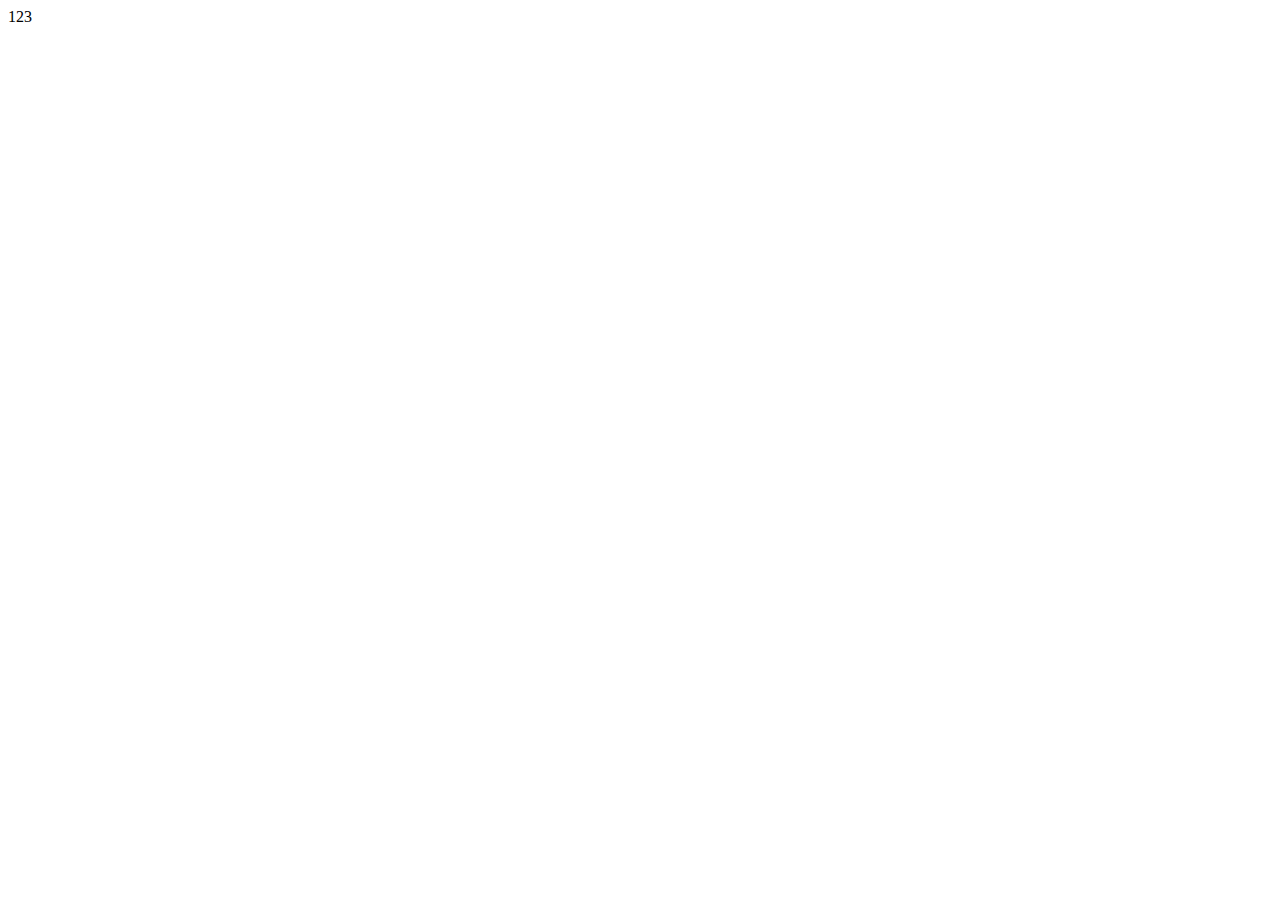
==== index.html @ c29d9f7d "Add files via upload" ====
<!DOCTYPE html>
<html lang="en">
<head>
    <meta charset="UTF-8">
    <meta name="viewport" content="width=device-width, initial-scale=1.0">
    <title>Document</title>
</head>
<body>
    123
</body>
</html>
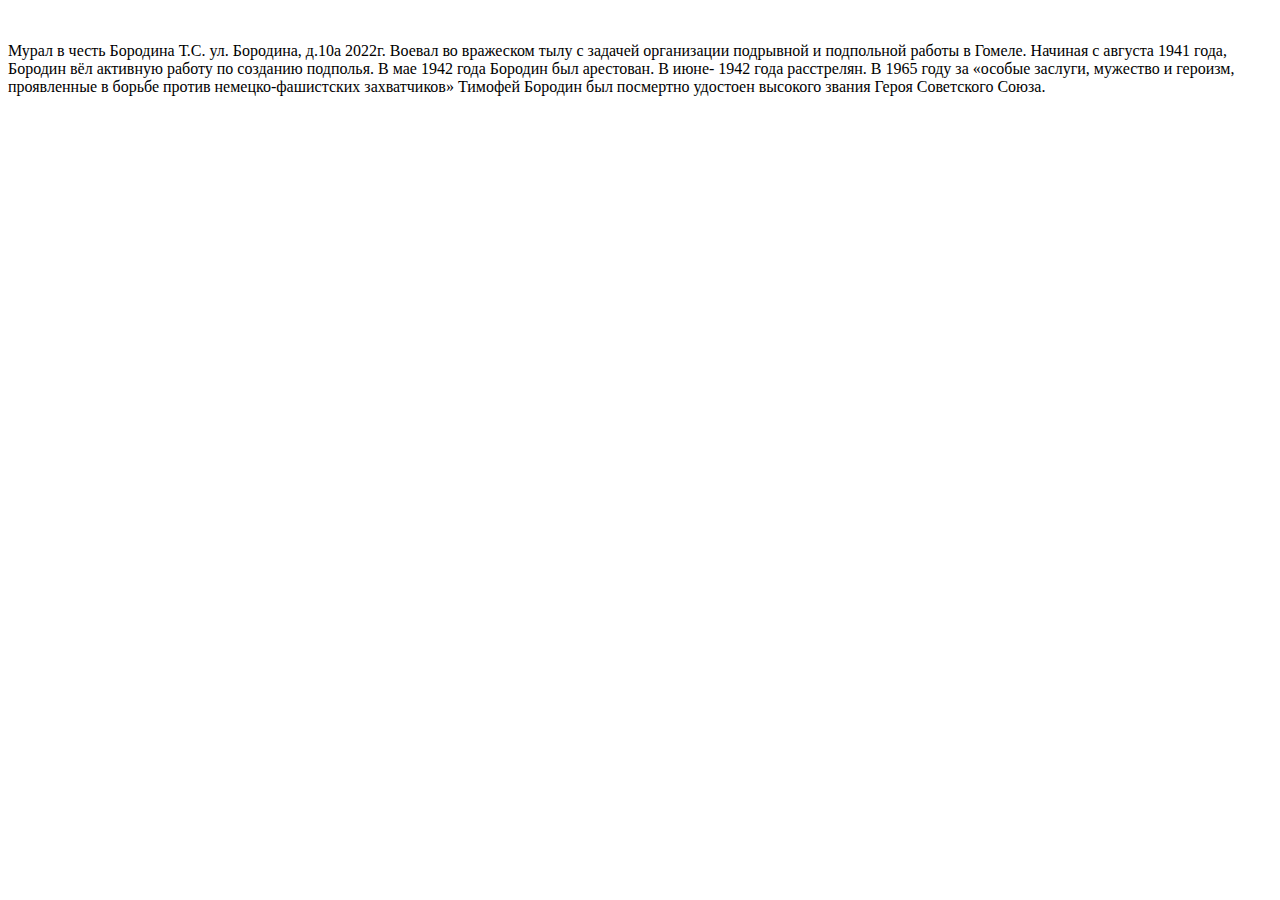
==== commit 19e7c0d4: "Add files via upload" ====
--- a/index.html
+++ b/index.html
@@ -6,6 +6,18 @@
     <title>Document</title>
 </head>
 <body>
-    123
+    <img scr = "1.png">
+    <p>
+        Мурал в честь Бородина Т.С. ул. Бородина, д.10а 2022г.
+        Воевал во вражеском тылу с задачей организации
+        подрывной и подпольной работы в Гомеле. Начиная с
+        августа 1941 года, Бородин вёл активную работу по
+        созданию подполья. В мае 1942 года Бородин был
+        арестован. В июне- 1942 года расстрелян. В 1965 году за
+        «особые заслуги, мужество и героизм, проявленные в
+        борьбе против немецко-фашистских захватчиков»
+        Тимофей Бородин был посмертно удостоен высокого
+        звания Героя Советского Союза.
+    </p>
 </body>
 </html>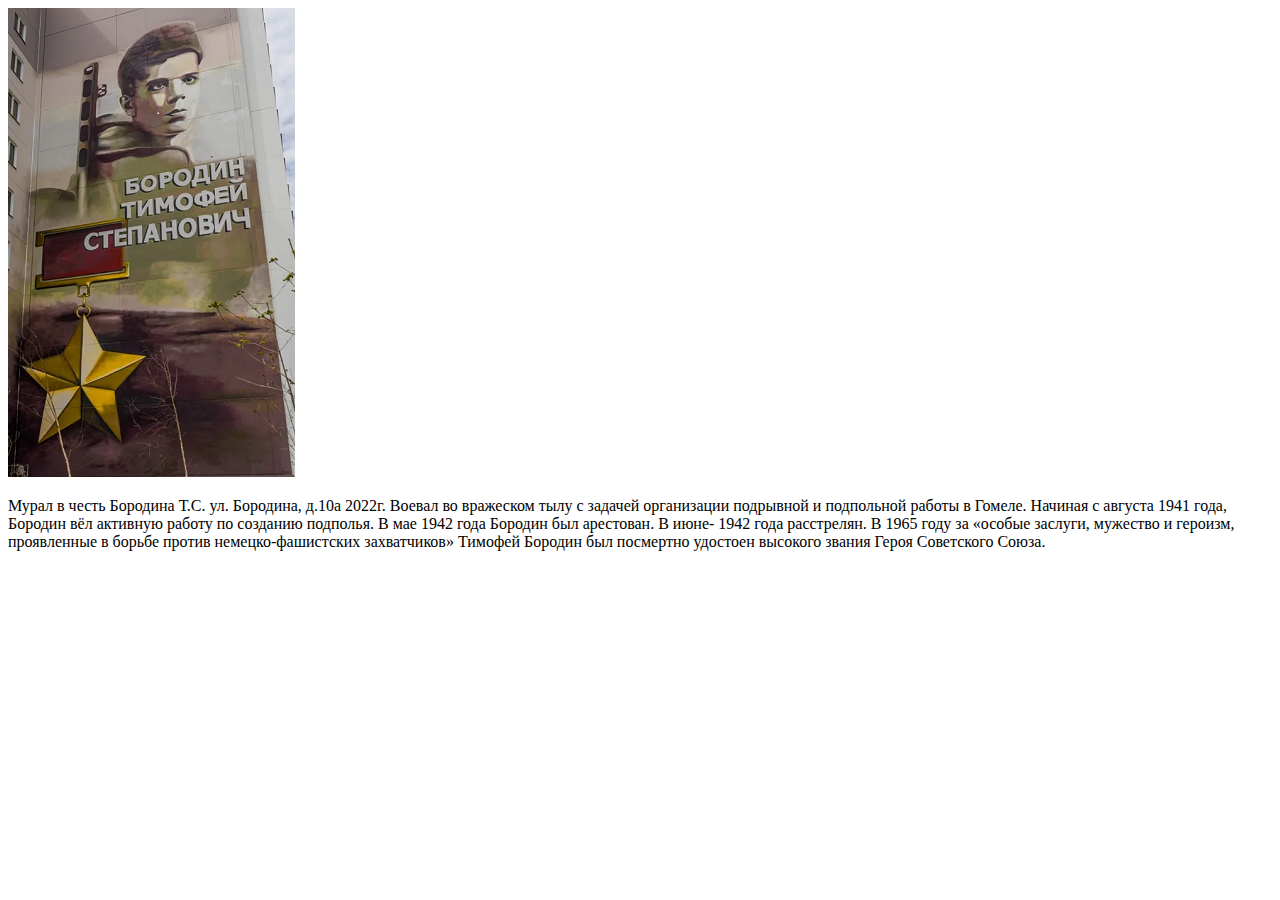
==== commit 08d5b335: "Add files via upload" ====
--- a/index.html
+++ b/index.html
@@ -6,7 +6,7 @@
     <title>Document</title>
 </head>
 <body>
-    <img scr = "1.png">
+    <img src = "1.png">
     <p>
         Мурал в честь Бородина Т.С. ул. Бородина, д.10а 2022г.
         Воевал во вражеском тылу с задачей организации
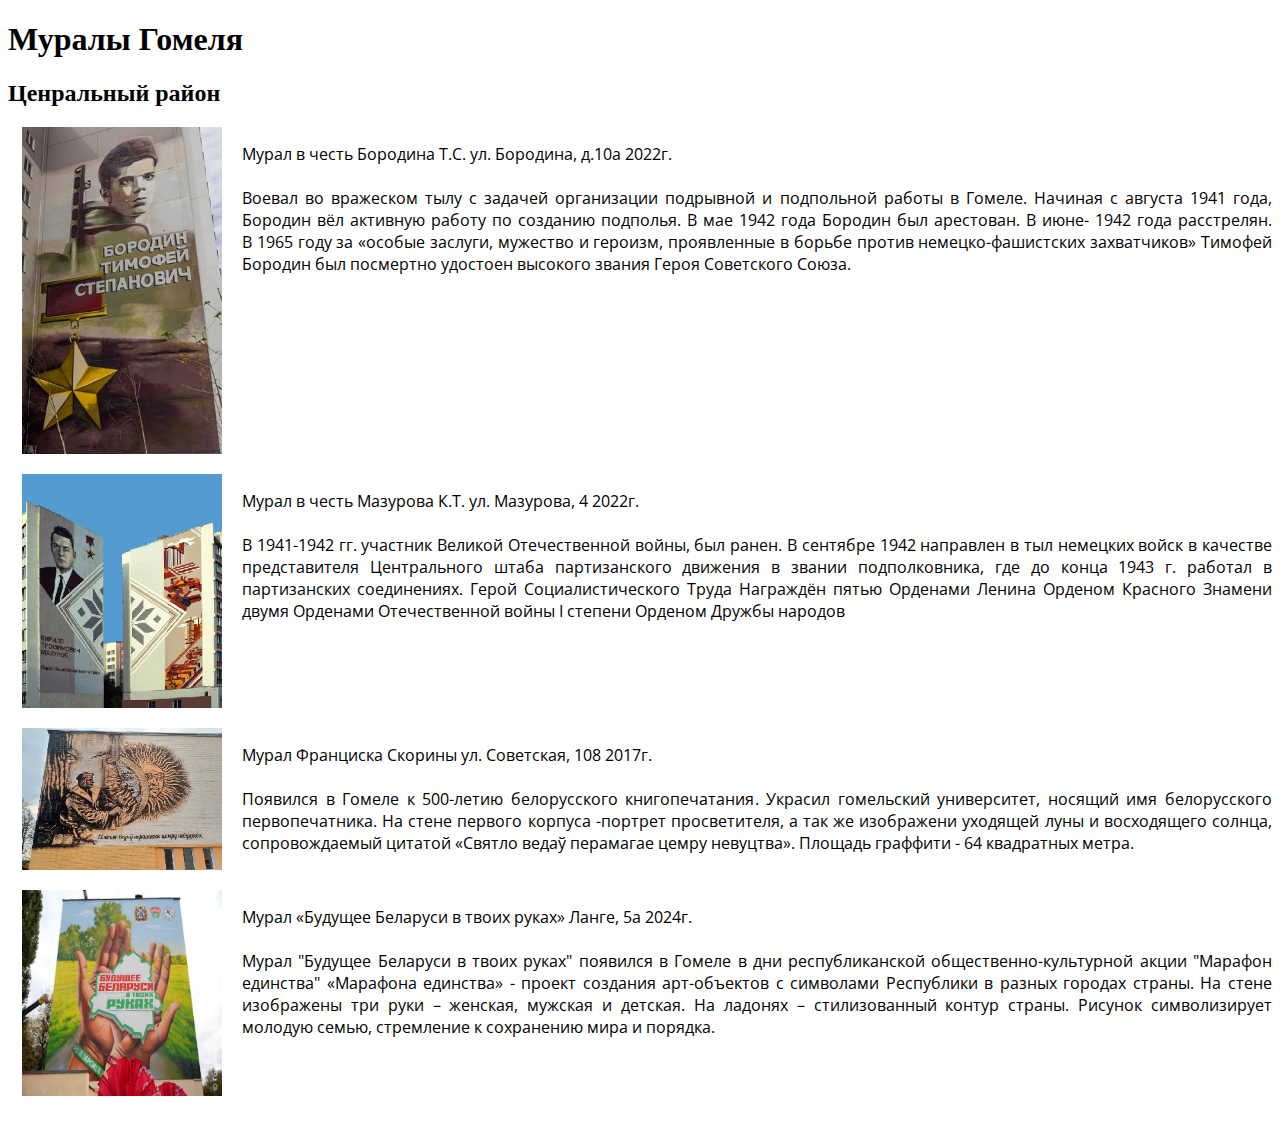
==== commit b7e15bf0: "Add files via upload" ====
--- a/index.html
+++ b/index.html
@@ -3,21 +3,57 @@
 <head>
     <meta charset="UTF-8">
     <meta name="viewport" content="width=device-width, initial-scale=1.0">
-    <title>Document</title>
+    <link rel="preconnect" href="https://fonts.googleapis.com">
+    <link rel="preconnect" href="https://fonts.gstatic.com" crossorigin>
+    <link href="https://fonts.googleapis.com/css2?family=Open+Sans:ital,wght@0,300..800;1,300..800&display=swap" rel="stylesheet">
+    <link rel="stylesheet" href="styles.css">
+    
+    <title>Murals</title>
 </head>
 <body>
-    <img src = "1.png">
+    <h1>Муралы Гомеля</h1>
+    <h2>Ценральный район</h2>
+    <div>
+        <img src = "1.png">
+        <p>
+            Мурал в честь Бородина Т.С. ул. Бородина, д.10а 2022г.<br><br>
+            Воевал во вражеском тылу с задачей организации
+            подрывной и подпольной работы в Гомеле. Начиная с
+            августа 1941 года, Бородин вёл активную работу по
+            созданию подполья. В мае 1942 года Бородин был
+            арестован. В июне- 1942 года расстрелян. В 1965 году за
+            «особые заслуги, мужество и героизм, проявленные в
+            борьбе против немецко-фашистских захватчиков»
+            Тимофей Бородин был посмертно удостоен высокого
+            звания Героя Советского Союза.
+        </p>
+    </div>
+    <div>
+        <img src = "2.png">
+        <p>
+            Мурал в честь Мазурова К.Т. ул. Мазурова, 4  2022г.<br><br>
+            В 1941-1942 гг.  участник Великой Отечественной войны, был ранен. В сентябре 1942 направлен в тыл немецких войск в качестве представителя Центрального штаба партизанского движения в звании подполковника, где до конца 1943 г. работал в партизанских соединениях. Герой Социалистического Труда Награждён пятью Орденами Ленина Орденом Красного Знамени двумя Орденами Отечественной войны I степени Орденом Дружбы народов
+        </p>
+    </div>
+    <div>
+        <img src="3.png">
+        <p>Мурал Франциска Скорины ул. Советская, 108 2017г.<br><br>
+            Появился в Гомеле к 500-летию белорусского книгопечатания. Украсил гомельский университет, носящий имя белорусского первопечатника. На стене первого корпуса -портрет просветителя, а так же изображени уходящей луны и восходящего солнца, сопровождаемый цитатой «Святло ведаў перамагае цемру невуцтва». Площадь граффити - 64 квадратных метра.
+        </p>
+    </div>
+    <div>
+        <img src="4.png">
+        <p>Мурал «Будущее Беларуси в твоих руках» Ланге, 5а 2024г.<br><br>
+            Мурал "Будущее Беларуси в твоих руках" появился в Гомеле в дни республиканской общественно-культурной акции "Марафон единства" «Марафона единства» - проект создания арт-объектов с символами Республики в разных городах страны.
+            На стене изображены три руки – женская, мужская и детская. На ладонях – стилизованный контур страны. Рисунок символизирует молодую семью, стремление к сохранению мира и порядка. 
+        </p>
+    </div>
+    <div>
+
+    </div>
+    
     <p>
-        Мурал в честь Бородина Т.С. ул. Бородина, д.10а 2022г.
-        Воевал во вражеском тылу с задачей организации
-        подрывной и подпольной работы в Гомеле. Начиная с
-        августа 1941 года, Бородин вёл активную работу по
-        созданию подполья. В мае 1942 года Бородин был
-        арестован. В июне- 1942 года расстрелян. В 1965 году за
-        «особые заслуги, мужество и героизм, проявленные в
-        борьбе против немецко-фашистских захватчиков»
-        Тимофей Бородин был посмертно удостоен высокого
-        звания Героя Советского Союза.
+        
     </p>
 </body>
 </html>--- a/styles.css
+++ b/styles.css
@@ -0,0 +1,25 @@
+
+div:hover {
+    background-color:#CCFFFF;
+}
+
+img{
+    float: right;
+    display: block;
+    width: 200px;
+    height: auto;
+    margin-left: 14px;
+}
+
+div{
+    transition: background 0.3s ease;
+    margin-top: 20px;
+    display: flex;
+}
+
+p{
+    margin-left: 20px;
+    text-align: justify;
+    font-family: "Open Sans", sans-serif;
+    font-optical-sizing: auto;
+}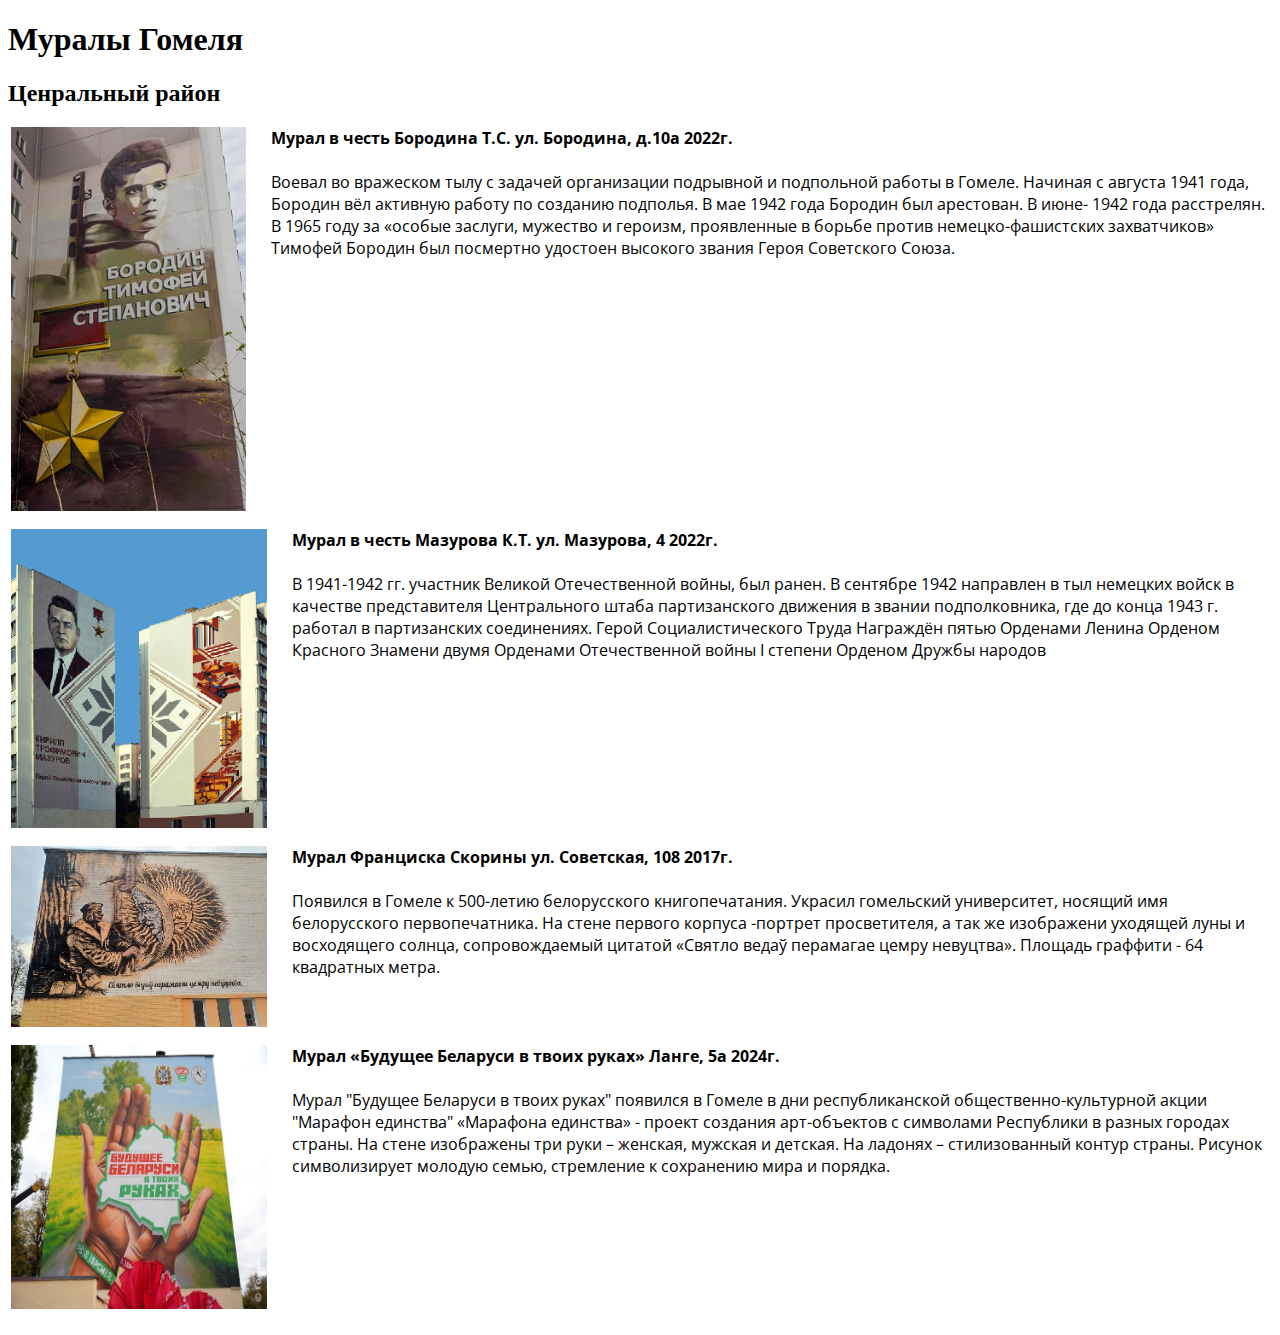
==== commit 658dbfff: "Add files via upload" ====
--- a/index.html
+++ b/index.html
@@ -16,7 +16,7 @@
     <div>
         <img src = "1.png">
         <p>
-            Мурал в честь Бородина Т.С. ул. Бородина, д.10а 2022г.<br><br>
+           <b> Мурал в честь Бородина Т.С. ул. Бородина, д.10а 2022г.</b><br><br>
             Воевал во вражеском тылу с задачей организации
             подрывной и подпольной работы в Гомеле. Начиная с
             августа 1941 года, Бородин вёл активную работу по
@@ -31,19 +31,20 @@
     <div>
         <img src = "2.png">
         <p>
-            Мурал в честь Мазурова К.Т. ул. Мазурова, 4  2022г.<br><br>
+            <b>Мурал в честь Мазурова К.Т. ул. Мазурова, 4  2022г.</b><br><br>
             В 1941-1942 гг.  участник Великой Отечественной войны, был ранен. В сентябре 1942 направлен в тыл немецких войск в качестве представителя Центрального штаба партизанского движения в звании подполковника, где до конца 1943 г. работал в партизанских соединениях. Герой Социалистического Труда Награждён пятью Орденами Ленина Орденом Красного Знамени двумя Орденами Отечественной войны I степени Орденом Дружбы народов
         </p>
     </div>
     <div>
         <img src="3.png">
-        <p>Мурал Франциска Скорины ул. Советская, 108 2017г.<br><br>
+        <p><b>Мурал Франциска Скорины ул. Советская, 108 2017г.</b><br><br>
             Появился в Гомеле к 500-летию белорусского книгопечатания. Украсил гомельский университет, носящий имя белорусского первопечатника. На стене первого корпуса -портрет просветителя, а так же изображени уходящей луны и восходящего солнца, сопровождаемый цитатой «Святло ведаў перамагае цемру невуцтва». Площадь граффити - 64 квадратных метра.
         </p>
     </div>
     <div>
         <img src="4.png">
-        <p>Мурал «Будущее Беларуси в твоих руках» Ланге, 5а 2024г.<br><br>
+        <p>
+            <b>Мурал «Будущее Беларуси в твоих руках» Ланге, 5а 2024г.</b><br><br>
             Мурал "Будущее Беларуси в твоих руках" появился в Гомеле в дни республиканской общественно-культурной акции "Марафон единства" «Марафона единства» - проект создания арт-объектов с символами Республики в разных городах страны.
             На стене изображены три руки – женская, мужская и детская. На ладонях – стилизованный контур страны. Рисунок символизирует молодую семью, стремление к сохранению мира и порядка. 
         </p>
--- a/styles.css
+++ b/styles.css
@@ -6,20 +6,27 @@
 img{
     float: right;
     display: block;
-    width: 200px;
-    height: auto;
-    margin-left: 14px;
+    margin-left: 0.2vw;
+    max-width: 20vw;
+    max-height: 30vw;
 }
 
 div{
     transition: background 0.3s ease;
-    margin-top: 20px;
-    display: flex;
+    margin-top: 2vh;
+    display: flex; 
 }
 
 p{
-    margin-left: 20px;
-    text-align: justify;
+    vertical-align: top;
     font-family: "Open Sans", sans-serif;
     font-optical-sizing: auto;
+    -webkit-line-clamp: 7;
+	line-clamp: 7;
+	display: -webkit-box;
+	-webkit-box-orient: vertical;
+	overflow: hidden;
+    margin-left: 2vw;
+    margin-top: 0vw;
+    margin-bottom: 0vw;
 }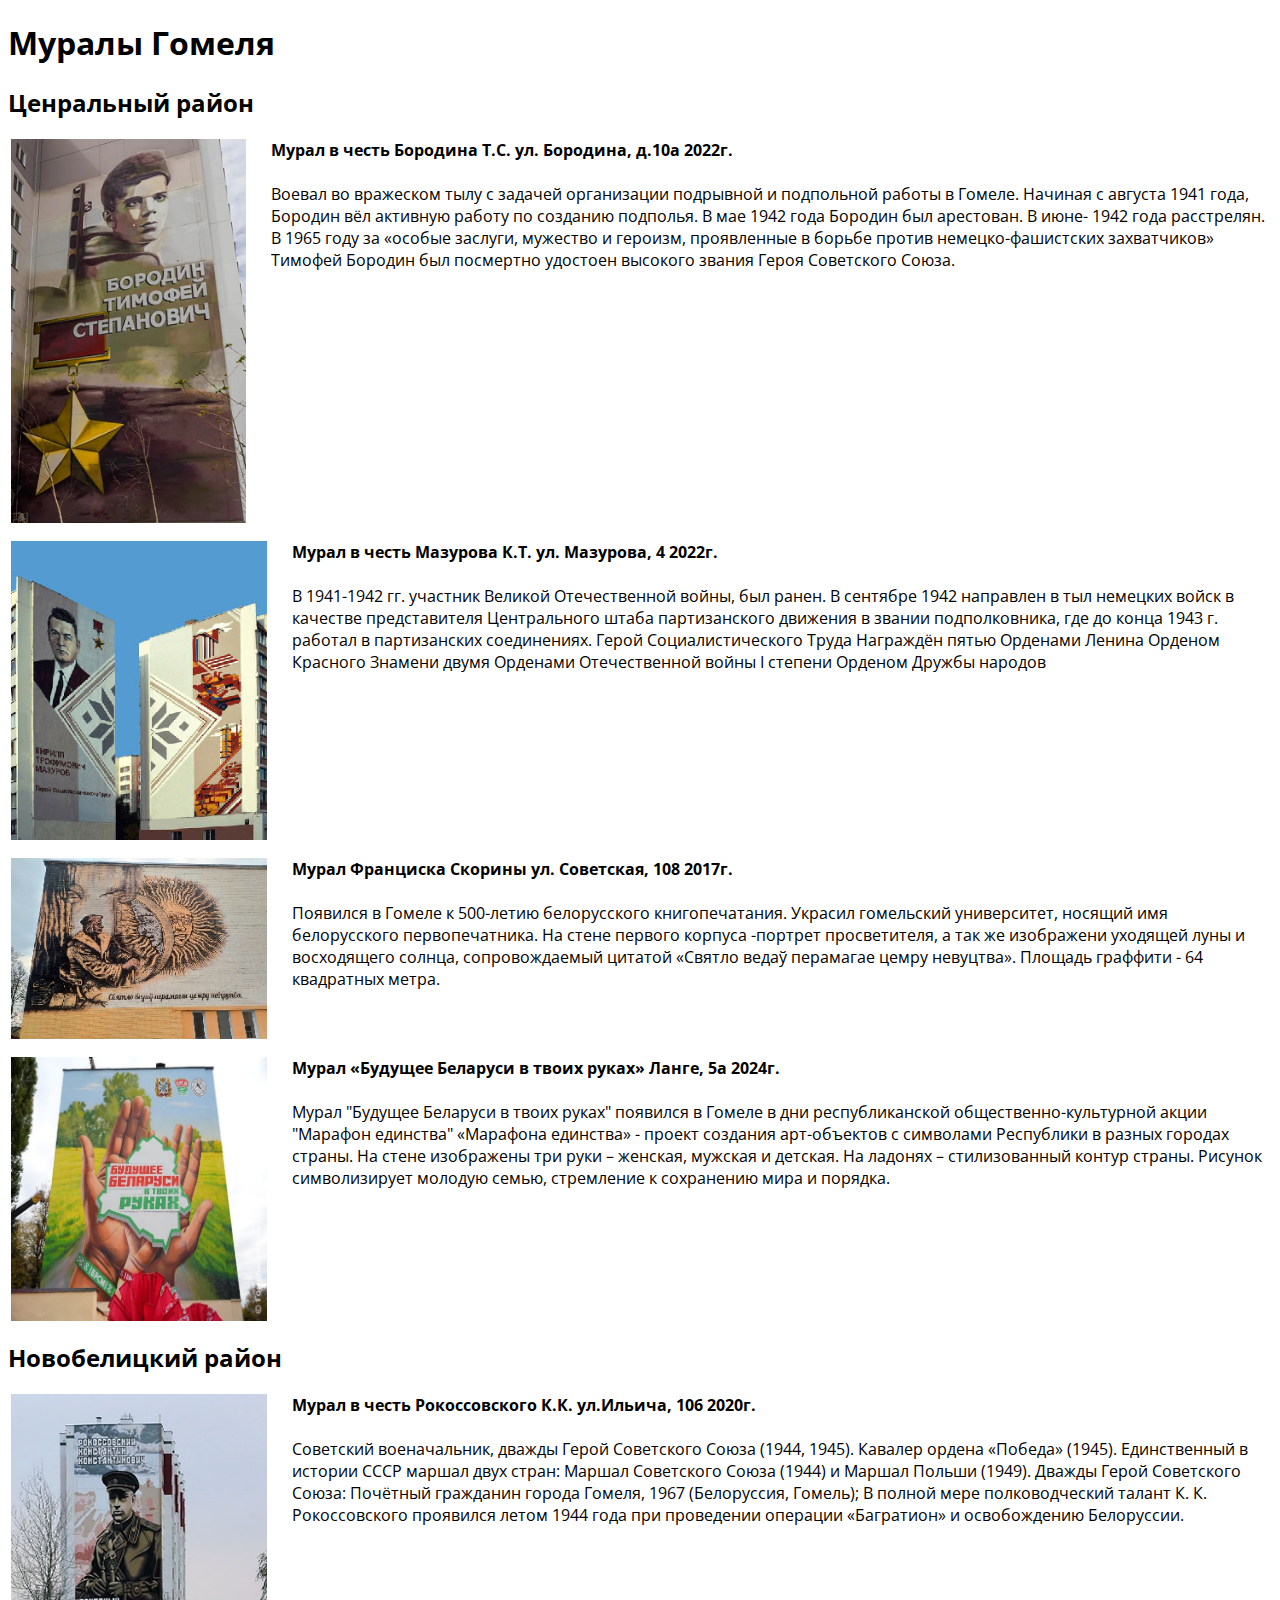
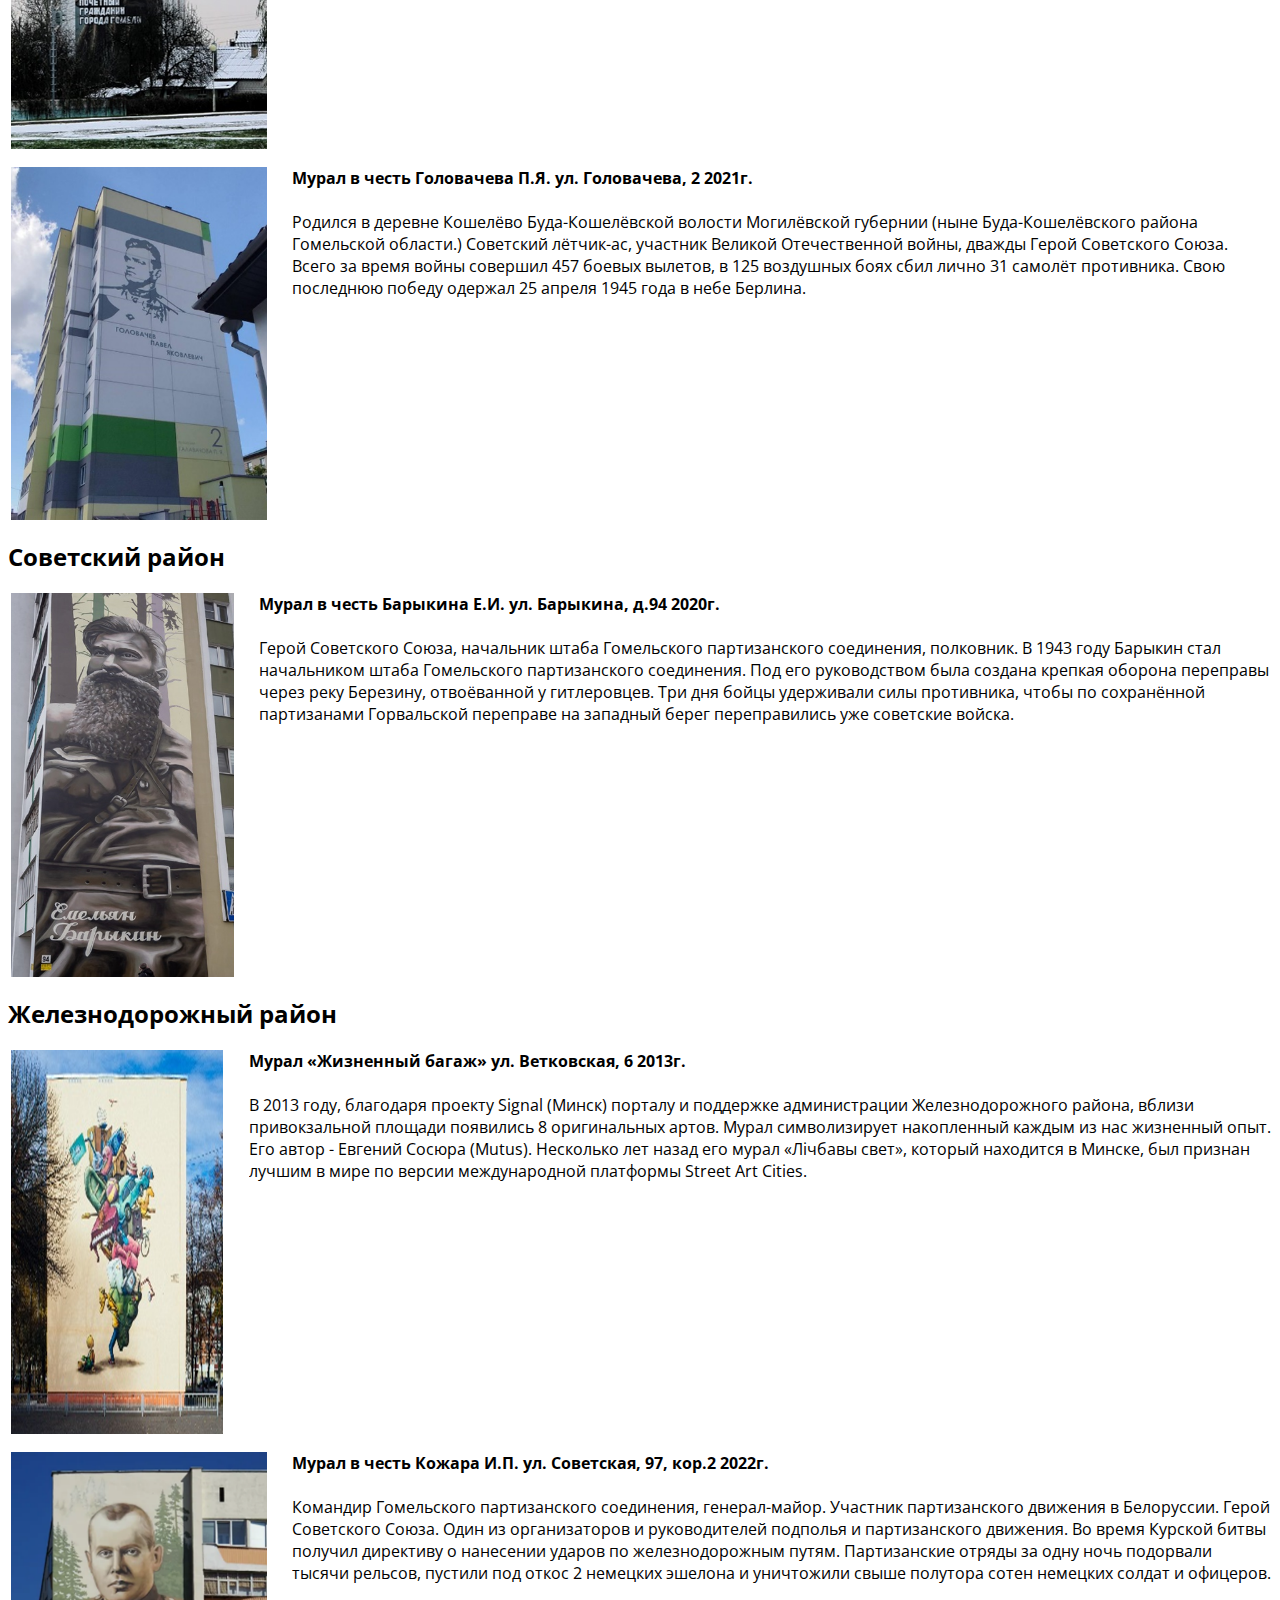
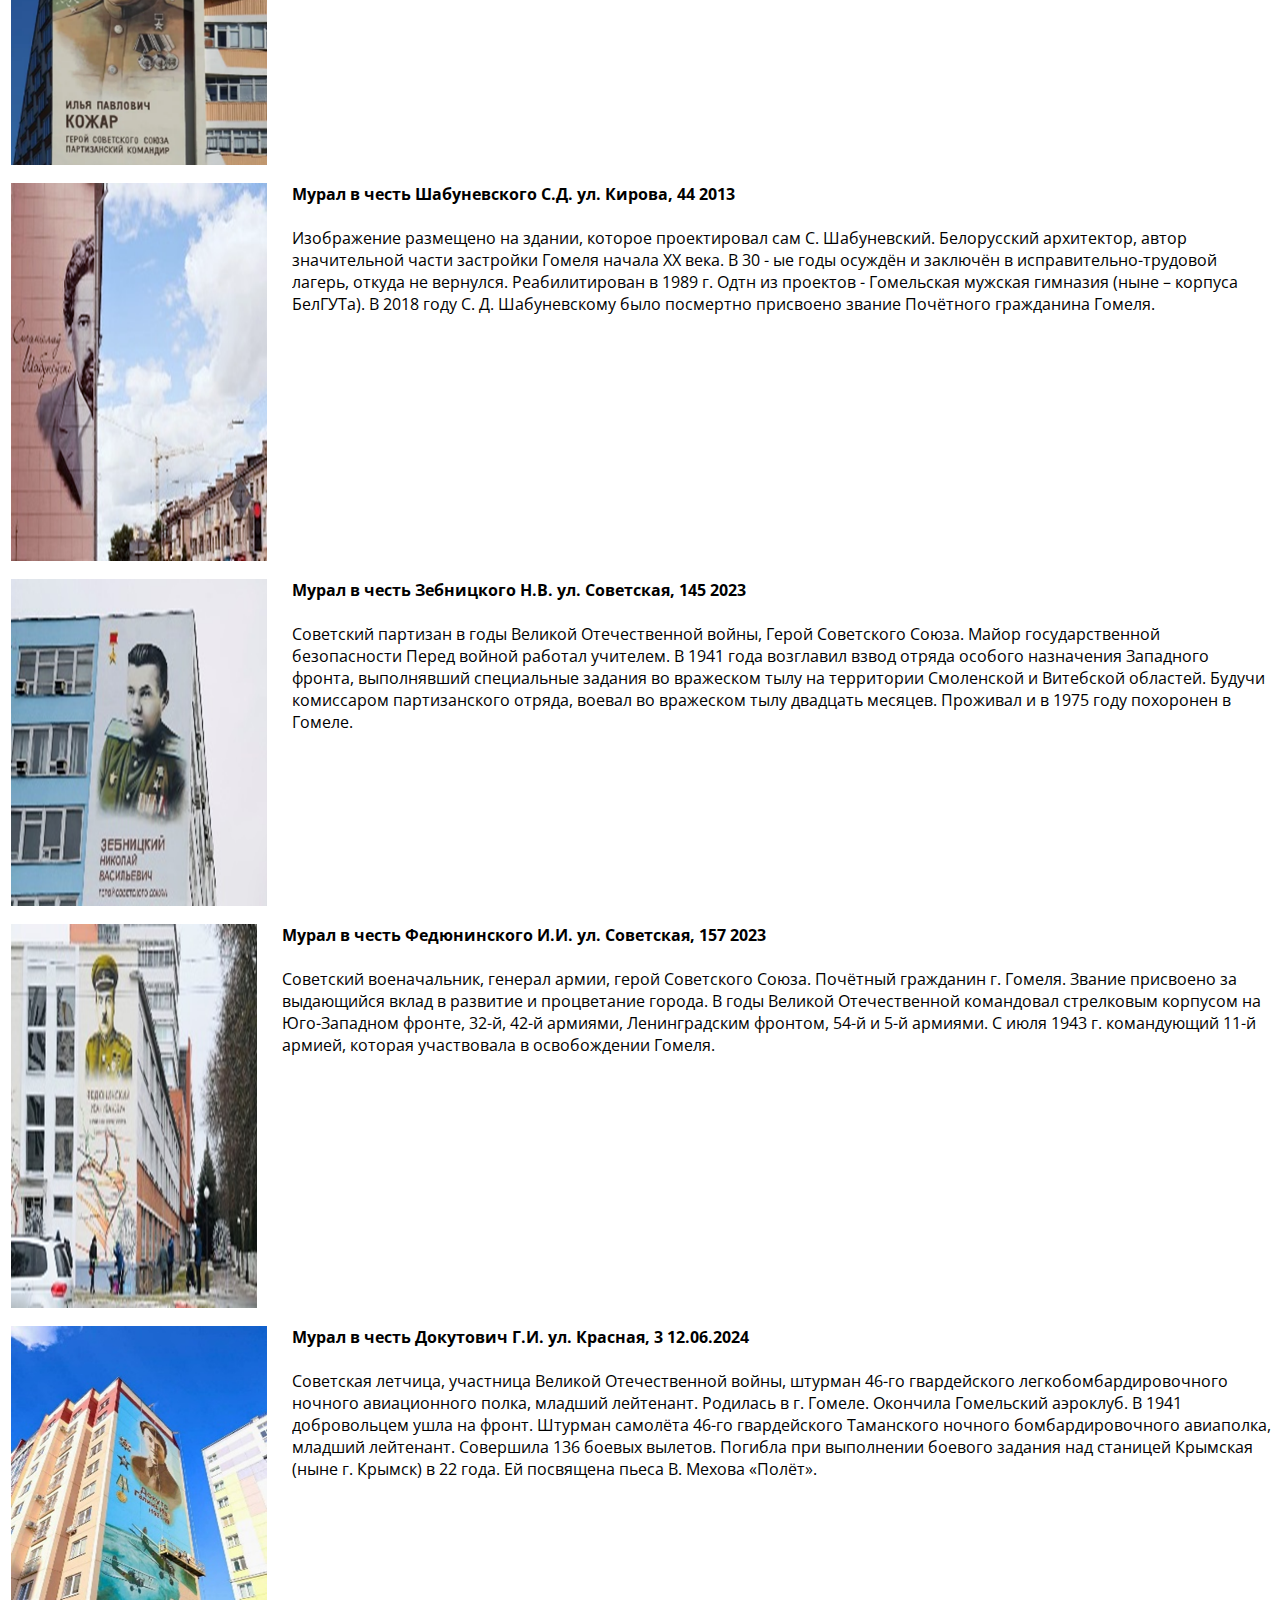
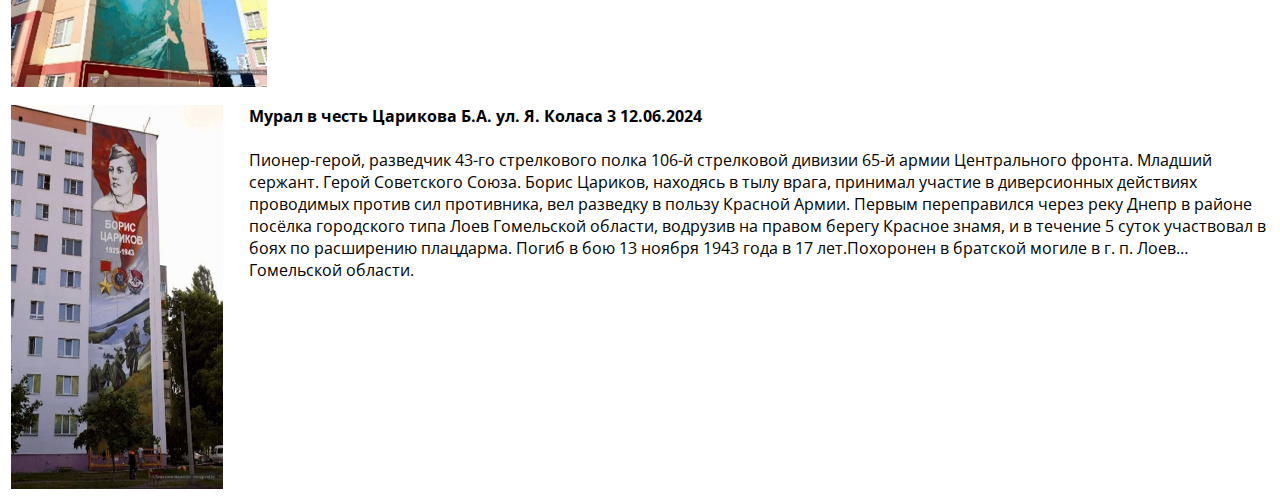
==== commit c98ff512: "Add files via upload" ====
--- a/index.html
+++ b/index.html
@@ -32,29 +32,157 @@
         <img src = "2.png">
         <p>
             <b>Мурал в честь Мазурова К.Т. ул. Мазурова, 4  2022г.</b><br><br>
-            В 1941-1942 гг.  участник Великой Отечественной войны, был ранен. В сентябре 1942 направлен в тыл немецких войск в качестве представителя Центрального штаба партизанского движения в звании подполковника, где до конца 1943 г. работал в партизанских соединениях. Герой Социалистического Труда Награждён пятью Орденами Ленина Орденом Красного Знамени двумя Орденами Отечественной войны I степени Орденом Дружбы народов
+            В 1941-1942 гг.  участник Великой Отечественной войны, был ранен. 
+            В сентябре 1942 направлен в тыл немецких войск в качестве представителя
+            Центрального штаба партизанского движения в звании подполковника, где до конца 1943 г.
+            работал в партизанских соединениях. Герой Социалистического Труда Награждён пятью Орденами
+            Ленина Орденом Красного Знамени двумя Орденами Отечественной войны I степени Орденом Дружбы народов
         </p>
     </div>
     <div>
         <img src="3.png">
         <p><b>Мурал Франциска Скорины ул. Советская, 108 2017г.</b><br><br>
-            Появился в Гомеле к 500-летию белорусского книгопечатания. Украсил гомельский университет, носящий имя белорусского первопечатника. На стене первого корпуса -портрет просветителя, а так же изображени уходящей луны и восходящего солнца, сопровождаемый цитатой «Святло ведаў перамагае цемру невуцтва». Площадь граффити - 64 квадратных метра.
+            Появился в Гомеле к 500-летию белорусского книгопечатания. Украсил гомельский
+            университет, носящий имя белорусского первопечатника. На стене первого корпуса -портрет просветителя,
+            а так же изображени уходящей луны и восходящего солнца, сопровождаемый цитатой «Святло ведаў перамагае
+            цемру невуцтва». Площадь граффити - 64 квадратных метра.
         </p>
     </div>
     <div>
         <img src="4.png">
         <p>
             <b>Мурал «Будущее Беларуси в твоих руках» Ланге, 5а 2024г.</b><br><br>
-            Мурал "Будущее Беларуси в твоих руках" появился в Гомеле в дни республиканской общественно-культурной акции "Марафон единства" «Марафона единства» - проект создания арт-объектов с символами Республики в разных городах страны.
-            На стене изображены три руки – женская, мужская и детская. На ладонях – стилизованный контур страны. Рисунок символизирует молодую семью, стремление к сохранению мира и порядка. 
+            Мурал "Будущее Беларуси в твоих руках" появился в Гомеле в дни республиканской
+            общественно-культурной акции "Марафон единства" «Марафона единства» - проект создания арт-объектов 
+            с символами Республики в разных городах страны.
+            На стене изображены три руки – женская, мужская и детская. На ладонях – стилизованный контур страны. 
+            Рисунок символизирует молодую семью, стремление к сохранению мира и порядка. 
+        </p>
+    </div>
+
+    <h2>Новобелицкий район</h2>
+    <div>
+        <img src="5.png">
+        <p>
+            <b>Мурал в честь Рокоссовского К.К. ул.Ильича, 106 2020г.</b><br><br>
+            Советский  военачальник, дважды Герой Советского Союза (1944, 1945). Кавалер ордена «Победа» (1945). 
+            Единственный в истории СССР маршал двух стран: Маршал Советского Союза (1944) и Маршал Польши (1949). 
+            Дважды Герой Советского Союза:
+            Почётный гражданин города Гомеля, 1967 (Белоруссия, Гомель); 
+            В полной мере полководческий талант К. К. Рокоссовского проявился летом 1944 года при проведении операции 
+            «Багратион» и освобождению Белоруссии.
         </p>
     </div>
     <div>
+        <img src="6.png">
+        <p>
+            <b>Мурал в честь Головачева П.Я. ул. Головачева, 2 2021г.</b><br><br>
+            Родился в деревне Кошелёво Буда-Кошелёвской волости Могилёвской губернии 
+            (ныне Буда-Кошелёвского района Гомельской области.) 
+            Советский лётчик-ас, участник Великой Отечественной войны, дважды Герой Советского Союза. 
+            Всего за время войны совершил 457 боевых вылетов, в 125 воздушных боях сбил лично 31 самолёт противника. 
+            Свою последнюю победу одержал 25 апреля 1945 года в небе Берлина. 
+        </p>
+    </div>
 
+    <h2>Советский район</h2>
+    <div>
+        <img src="7.png">
+        <p>
+            <b>Мурал в честь Барыкина Е.И. ул. Барыкина, д.94 2020г.</b><br><br>
+            Герой Советского Союза, начальник штаба Гомельского партизанского соединения, полковник. 
+            В 1943 году Барыкин стал начальником штаба Гомельского партизанского соединения. Под его руководством 
+            была создана крепкая оборона переправы через реку Березину, отвоёванной у гитлеровцев.
+            Три дня бойцы удерживали силы противника, чтобы по сохранённой партизанами Горвальской переправе на западный 
+            берег переправились уже советские войска.
+        </p>
     </div>
-    
-    <p>
-        
-    </p>
+
+    <h2>Железнодорожный район</h2>
+    <div>
+        <img src="8.png">
+        <p>
+            <b>Мурал «Жизненный багаж» ул. Ветковская, 6 2013г.</b><br><br>
+            В 2013 году, благодаря проекту Signal (Минск) порталу и поддержке 
+            администрации Железнодорожного района, вблизи привокзальной площади появились 8 оригинальных артов.
+            Мурал символизирует накопленный каждым из нас жизненный опыт. Его автор - Евгений Сосюра (Mutus). 
+            Несколько лет назад его мурал «Лiчбавы свет», который находится в Минске, был признан лучшим в мире 
+            по версии международной платформы Street Art Cities. 
+        </p>
+    </div>
+    <div>
+        <img src="9.png">
+        <p>
+            <b>Мурал в честь Кожара И.П. ул. Советская, 97, кор.2 2022г.</b><br><br>
+            Командир Гомельского партизанского соединения, генерал-майор. Участник партизанского движения в 
+            Белоруссии. Герой Советского Союза. 
+            Один из организаторов и руководителей подполья и партизанского движения.
+            Во время Курской битвы получил директиву о нанесении ударов по железнодорожным путям. Партизанские 
+            отряды за одну ночь подорвали тысячи рельсов, пустили под откос 2 немецких эшелона и уничтожили свыше 
+            полутора сотен немецких солдат и офицеров.
+        </p>
+    </div>
+    <div>
+        <img src="10.png">
+        <p>
+            <b>Мурал в честь Шабуневского С.Д. ул. Кирова, 44 2013</b><br><br>
+            Изображение размещено на здании, которое проектировал сам С. Шабуневский.
+            Белорусский архитектор, автор значительной части застройки Гомеля начала XX века. 
+            В 30 - ые годы осуждён и заключён в исправительно-трудовой лагерь, откуда не вернулся. 
+            Реабилитирован в 1989 г. Одтн из проектов - Гомельская мужская гимназия (ныне – корпуса БелГУТа). 
+            В 2018 году С. Д. Шабуневскому было посмертно присвоено звание Почётного гражданина Гомеля.
+        </p>
+    </div>
+    <div>
+        <img src="11.png">
+        <p>
+            <b>Мурал в честь Зебницкого Н.В. ул. Советская, 145 2023</b><br><br>
+            Советский партизан в годы Великой Отечественной войны, Герой Советского Союза.
+            Майор государственной безопасности 
+            Перед войной работал учителем.
+            В 1941 года возглавил взвод отряда особого назначения Западного фронта, 
+            выполнявший специальные задания во вражеском тылу на территории Смоленской и Витебской областей. 
+            Будучи комиссаром партизанского отряда, воевал во вражеском тылу двадцать месяцев. 
+            Проживал и в 1975 году похоронен в Гомеле.
+        </p>
+    </div>
+    <div>
+        <img src="12.png">
+        <p>
+            <b>Мурал в честь Федюнинского И.И. ул. Советская, 157 2023</b><br><br>
+            Советский военачальник, генерал армии, герой Советского Союза.  Почётный гражданин г. 
+            Гомеля. Звание присвоено за выдающийся вклад в развитие и процветание города. 
+            В годы Великой Отечественной командовал стрелковым корпусом на Юго-Западном фронте, 
+            32-й, 42-й армиями, Ленинградским фронтом, 54-й и 5-й армиями. С июля 1943 г. командующий 11-й армией, 
+            которая участвовала в освобождении Гомеля.
+        </p>
+    </div>
+    <div>
+        <img src="13.png">
+        <p>
+            <b> Мурал в честь Докутович Г.И. ул. Красная, 3 12.06.2024</b><br><br>
+            Советская летчица, участница Великой Отечественной войны, штурман 46-го гвардейского 
+            легкобомбардировочного ночного авиационного полка, младший лейтенант.
+            Родилась в г. Гомеле. Окончила Гомельский аэроклуб. 
+            В 1941 добровольцем ушла на фронт. Штурман самолёта 46-го гвардейского Таманского 
+            ночного бомбардировочного авиаполка, младший лейтенант. Совершила 136 боевых вылетов. 
+            Погибла при выполнении боевого задания над станицей Крымская (ныне г. Крымск) в 22 года. Ей посвящена пьеса 
+            В. Мехова «Полёт».
+        </p>
+    </div>
+    <div>
+        <img src="14.png">
+        <p>
+            <b>Мурал в честь  Царикова Б.А. ул. Я. Коласа 3 12.06.2024</b><br><br>
+            Пионер-герой, разведчик 43-го стрелкового полка 106-й стрелковой дивизии 65-й 
+            армии Центрального фронта. Младший сержант. Герой Советского Союза.
+            Борис Цариков, находясь в тылу врага, принимал участие в диверсионных действиях 
+            проводимых против сил противника, вел разведку в пользу Красной Армии. Первым переправился через 
+            реку Днепр в районе посёлка городского типа Лоев Гомельской области, водрузив на правом берегу 
+            Красное знамя, и в течение 5 суток участвовал в боях по расширению плацдарма.
+            Погиб в бою 13 ноября 1943 года в 17 лет.Похоронен в братской могиле в г. п. Лоев Гомельской области.
+
+        </p>
+    </div>
 </body>
 </html>--- a/styles.css
+++ b/styles.css
@@ -1,4 +1,6 @@
-
+h1, h2{
+    font-family: "Open Sans", sans-serif;
+}
 div:hover {
     background-color:#CCFFFF;
 }
